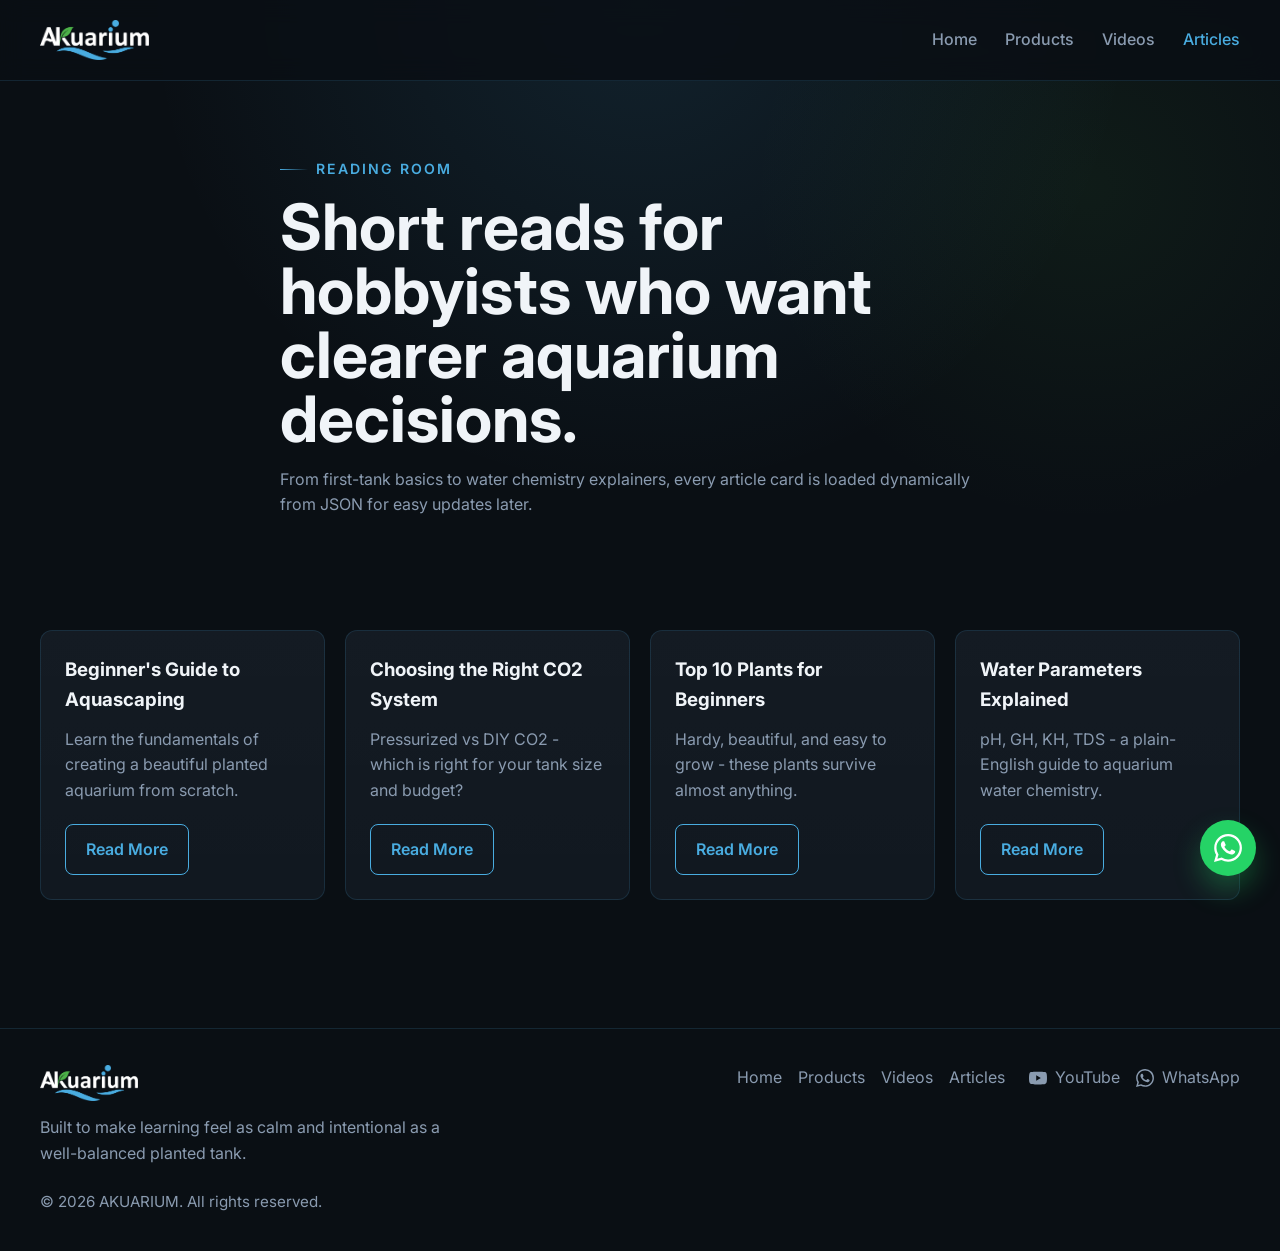
==== articles.html @ ec8b6f4b "Initial commit" ====
<!DOCTYPE html>
<html lang="en">
<head>
  <meta charset="UTF-8">
  <meta name="viewport" content="width=device-width, initial-scale=1.0">
  <meta name="description" content="Read AKUARIUM articles on aquascaping basics, aquarium water parameters, CO2 systems, and beginner-friendly plants.">
  <title>Articles | AKUARIUM</title>
  <link rel="icon" type="image/png" href="assets/logo-square.png">
  <link rel="preconnect" href="https://fonts.googleapis.com">
  <link rel="preconnect" href="https://fonts.gstatic.com" crossorigin>
  <link rel="stylesheet" href="css/style.css">
</head>
<body data-page="articles">
  <header class="site-header">
    <div class="container header-inner">
      <a class="site-logo" href="index.html" aria-label="AKUARIUM Home">
        <img src="assets/logo-rect.png" alt="AKUARIUM logo">
      </a>
      <button class="nav-toggle" type="button" aria-expanded="false" aria-controls="site-nav" aria-label="Open navigation">
        <span></span>
        <span></span>
        <span></span>
      </button>
      <nav class="site-nav" id="site-nav" aria-label="Primary">
        <a href="index.html" data-nav="home">Home</a>
        <a href="products.html" data-nav="products">Products</a>
        <a href="videos.html" data-nav="videos">Videos</a>
        <a href="articles.html" data-nav="articles">Articles</a>
      </nav>
    </div>
  </header>

  <main class="page-main">
    <section class="page-hero">
      <div class="container page-hero-copy">
        <span class="eyebrow">Reading Room</span>
        <h1>Short reads for hobbyists who want clearer aquarium decisions.</h1>
        <p>From first-tank basics to water chemistry explainers, every article card is loaded dynamically from JSON for easy updates later.</p>
      </div>
    </section>

    <section class="section">
      <div class="container">
        <div id="article-grid" class="article-grid">
          <p class="loading-text">Loading...</p>
        </div>
      </div>
    </section>
  </main>

  <footer class="footer">
    <div class="container footer-inner">
      <div class="footer-brand">
        <img src="assets/logo-rect.png" alt="AKUARIUM logo">
        <p>Built to make learning feel as calm and intentional as a well-balanced planted tank.</p>
      </div>
      <div class="footer-links" aria-label="Footer navigation">
        <a href="index.html">Home</a>
        <a href="products.html">Products</a>
        <a href="videos.html">Videos</a>
        <a href="articles.html">Articles</a>
      </div>
      <div class="footer-social" aria-label="Social links">
        <a href="https://www.youtube.com/" target="_blank" rel="noreferrer">
          <svg viewBox="0 0 24 24" width="18" height="18" aria-hidden="true">
            <path fill="currentColor" d="M23.5 6.2a3 3 0 0 0-2.1-2.1C19.5 3.5 12 3.5 12 3.5s-7.5 0-9.4.6A3 3 0 0 0 .5 6.2C0 8.1 0 12 0 12s0 3.9.5 5.8a3 3 0 0 0 2.1 2.1c1.9.6 9.4.6 9.4.6s7.5 0 9.4-.6a3 3 0 0 0 2.1-2.1c.5-1.9.5-5.8.5-5.8s0-3.9-.5-5.8ZM9.6 15.6V8.4l6.2 3.6-6.2 3.6Z"/>
          </svg>
          <span>YouTube</span>
        </a>
        <a href="https://wa.me/919999999999" target="_blank" rel="noreferrer">
          <svg viewBox="0 0 24 24" width="18" height="18" aria-hidden="true">
            <path fill="currentColor" d="M20.52 3.48A11.82 11.82 0 0 0 12.06 0C5.5 0 .18 5.33.18 11.9c0 2.1.55 4.14 1.6 5.94L0 24l6.35-1.66a11.85 11.85 0 0 0 5.7 1.46h.01c6.56 0 11.89-5.33 11.89-11.9 0-3.17-1.23-6.15-3.43-8.42Zm-8.46 18.3h-.01a9.93 9.93 0 0 1-5.05-1.38l-.36-.22-3.77.99 1.01-3.67-.24-.38a9.89 9.89 0 0 1-1.53-5.22c0-5.48 4.47-9.95 9.96-9.95 2.66 0 5.16 1.04 7.03 2.91a9.87 9.87 0 0 1 2.91 7.03c0 5.49-4.47 9.96-9.95 9.96Zm5.46-7.44c-.3-.15-1.78-.88-2.05-.98-.28-.1-.48-.15-.68.15-.2.3-.78.98-.96 1.18-.18.2-.35.22-.65.07-.3-.15-1.27-.47-2.41-1.49-.89-.79-1.5-1.76-1.68-2.06-.18-.3-.02-.46.13-.61.13-.13.3-.35.45-.53.15-.18.2-.3.3-.5.1-.2.05-.38-.03-.53-.08-.15-.68-1.65-.93-2.26-.25-.6-.5-.52-.68-.53h-.58c-.2 0-.53.08-.8.38-.28.3-1.05 1.03-1.05 2.5s1.08 2.88 1.23 3.08c.15.2 2.12 3.25 5.15 4.56.72.31 1.28.5 1.72.64.72.23 1.37.2 1.88.12.58-.09 1.78-.73 2.03-1.43.25-.7.25-1.3.18-1.43-.08-.12-.28-.2-.58-.35Z"/>
          </svg>
          <span>WhatsApp</span>
        </a>
      </div>
      <p class="footer-note">&copy; 2026 AKUARIUM. All rights reserved.</p>
    </div>
  </footer>

  <a href="https://wa.me/919999999999" target="_blank" class="whatsapp-float" aria-label="Chat on WhatsApp" rel="noreferrer">
    <svg viewBox="0 0 24 24" aria-hidden="true">
      <path d="M20.52 3.48A11.82 11.82 0 0 0 12.06 0C5.5 0 .18 5.33.18 11.9c0 2.1.55 4.14 1.6 5.94L0 24l6.35-1.66a11.85 11.85 0 0 0 5.7 1.46h.01c6.56 0 11.89-5.33 11.89-11.9 0-3.17-1.23-6.15-3.43-8.42Zm-8.46 18.3h-.01a9.93 9.93 0 0 1-5.05-1.38l-.36-.22-3.77.99 1.01-3.67-.24-.38a9.89 9.89 0 0 1-1.53-5.22c0-5.48 4.47-9.95 9.96-9.95 2.66 0 5.16 1.04 7.03 2.91a9.87 9.87 0 0 1 2.91 7.03c0 5.49-4.47 9.96-9.95 9.96Zm5.46-7.44c-.3-.15-1.78-.88-2.05-.98-.28-.1-.48-.15-.68.15-.2.3-.78.98-.96 1.18-.18.2-.35.22-.65.07-.3-.15-1.27-.47-2.41-1.49-.89-.79-1.5-1.76-1.68-2.06-.18-.3-.02-.46.13-.61.13-.13.3-.35.45-.53.15-.18.2-.3.3-.5.1-.2.05-.38-.03-.53-.08-.15-.68-1.65-.93-2.26-.25-.6-.5-.52-.68-.53h-.58c-.2 0-.53.08-.8.38-.28.3-1.05 1.03-1.05 2.5s1.08 2.88 1.23 3.08c.15.2 2.12 3.25 5.15 4.56.72.31 1.28.5 1.72.64.72.23 1.37.2 1.88.12.58-.09 1.78-.73 2.03-1.43.25-.7.25-1.3.18-1.43-.08-.12-.28-.2-.58-.35Z"/>
    </svg>
  </a>

  <script>
    (function () {
      const body = document.body;
      const navToggle = document.querySelector('.nav-toggle');
      const siteNav = document.querySelector('.site-nav');
      const activeLink = document.querySelector('[data-nav="' + body.dataset.page + '"]');

      if (activeLink) {
        activeLink.classList.add('active');
      }

      if (navToggle && siteNav) {
        navToggle.addEventListener('click', function () {
          const isOpen = siteNav.classList.toggle('open');
          body.classList.toggle('menu-open', isOpen);
          navToggle.setAttribute('aria-expanded', String(isOpen));
        });

        siteNav.querySelectorAll('a').forEach(function (link) {
          link.addEventListener('click', function () {
            siteNav.classList.remove('open');
            body.classList.remove('menu-open');
            navToggle.setAttribute('aria-expanded', 'false');
          });
        });
      }
    }());
  </script>
  <script src="js/articles.js"></script>
</body>
</html>
---- css/style.css ----
@import url('https://fonts.googleapis.com/css2?family=Inter:wght@400;500;600;700&display=swap');

:root {
  --primary: #49ace0;
  --secondary: #4db249;
  --accent: #1a6b8a;
  --bg-dark: #0a0f14;
  --bg-card: #111820;
  --bg-card-hover: #162030;
  --text-primary: #f0f4f8;
  --text-muted: #8a9bb0;
  --border: rgba(73, 172, 224, 0.15);
  --glow: rgba(73, 172, 224, 0.25);
  --overlay: rgba(5, 15, 25, 0.60);
  --whatsapp: #25d366;
  --font-main: 'Inter', sans-serif;
  --radius: 12px;
  --transition: 0.3s ease;
}

*,
*::before,
*::after {
  box-sizing: border-box;
  margin: 0;
  padding: 0;
}

html {
  scroll-behavior: smooth;
}

body {
  min-height: 100vh;
  background:
    radial-gradient(circle at top, rgba(73, 172, 224, 0.12), transparent 35%),
    radial-gradient(circle at 85% 15%, rgba(77, 178, 73, 0.08), transparent 22%),
    var(--bg-dark);
  color: var(--text-primary);
  font-family: var(--font-main);
  line-height: 1.6;
}

body.menu-open {
  overflow: hidden;
}

a {
  color: inherit;
  text-decoration: none;
}

img {
  display: block;
  max-width: 100%;
}

button,
input,
textarea,
select {
  font: inherit;
}

button {
  border: 0;
  background: transparent;
  cursor: pointer;
}

main {
  display: block;
}

.container {
  width: min(1200px, calc(100% - 40px));
  margin: 0 auto;
}

.section {
  padding: 48px 0;
}

.section-heading {
  display: flex;
  align-items: end;
  justify-content: space-between;
  gap: 20px;
  margin-bottom: 28px;
}

.section-heading h2 {
  font-size: clamp(1.9rem, 4vw, 2.7rem);
  line-height: 1.1;
}

.section-heading p {
  max-width: 520px;
  color: var(--text-muted);
}

.eyebrow {
  display: inline-flex;
  align-items: center;
  gap: 8px;
  margin-bottom: 14px;
  color: var(--primary);
  font-size: 0.88rem;
  font-weight: 600;
  letter-spacing: 0.14em;
  text-transform: uppercase;
}

.eyebrow::before {
  content: '';
  width: 28px;
  height: 1px;
  background: linear-gradient(90deg, var(--primary), transparent);
}

.site-header {
  position: fixed;
  top: 0;
  left: 0;
  width: 100%;
  z-index: 1000;
  background: rgba(10, 15, 20, 0.85);
  backdrop-filter: blur(12px);
  border-bottom: 1px solid var(--border);
}

.header-inner {
  display: flex;
  align-items: center;
  justify-content: space-between;
  min-height: 80px;
  gap: 20px;
}

.site-logo {
  display: inline-flex;
  align-items: center;
}

.site-logo img {
  height: 40px;
  width: auto;
}

.nav-toggle {
  display: inline-flex;
  flex-direction: column;
  justify-content: center;
  gap: 5px;
  width: 44px;
  height: 44px;
  border: 1px solid var(--border);
  border-radius: 10px;
  color: var(--text-primary);
}

.nav-toggle span {
  width: 18px;
  height: 2px;
  margin: 0 auto;
  background: currentColor;
  border-radius: 999px;
  transition: transform var(--transition), opacity var(--transition);
}

.nav-toggle[aria-expanded='true'] span:nth-child(1) {
  transform: translateY(7px) rotate(45deg);
}

.nav-toggle[aria-expanded='true'] span:nth-child(2) {
  opacity: 0;
}

.nav-toggle[aria-expanded='true'] span:nth-child(3) {
  transform: translateY(-7px) rotate(-45deg);
}

.site-nav {
  position: absolute;
  top: calc(100% + 1px);
  left: 0;
  width: 100%;
  display: grid;
  gap: 8px;
  padding: 16px 20px 20px;
  background: rgba(10, 15, 20, 0.96);
  border-bottom: 1px solid var(--border);
  transform: translateY(-10px);
  opacity: 0;
  pointer-events: none;
  transition: opacity var(--transition), transform var(--transition);
}

.site-nav.open {
  transform: translateY(0);
  opacity: 1;
  pointer-events: auto;
}

.site-nav a {
  color: var(--text-muted);
  font-weight: 500;
  transition: color var(--transition);
}

.site-nav a:hover,
.site-nav a.active {
  color: var(--primary);
}

.page-main {
  padding-top: 80px;
}

.hero {
  position: relative;
  min-height: 100vh;
  display: flex;
  align-items: center;
  overflow: hidden;
}

.hero-video {
  position: absolute;
  inset: 0;
  width: 100%;
  height: 100%;
  object-fit: cover;
}

.hero-overlay {
  position: absolute;
  inset: 0;
  background:
    linear-gradient(180deg, rgba(5, 15, 25, 0.72), var(--overlay)),
    radial-gradient(circle at center, rgba(73, 172, 224, 0.08), transparent 45%);
}

.hero-content {
  position: relative;
  z-index: 1;
  width: 100%;
  text-align: center;
}

.hero-panel {
  max-width: 760px;
  margin: 0 auto;
  padding: 20px 0;
  animation: fadeInUp 0.9s ease both;
}

.hero-logo-wrap {
  display: flex;
  justify-content: center;
  margin: 10px auto 0;
}

.hero-logo-animated {
  width: min(92vw, 760px);
  height: auto;
  filter: drop-shadow(0 20px 40px rgba(73, 172, 224, 0.18));
}

.hero p {
  max-width: 620px;
  margin: 20px auto 0;
  color: var(--text-muted);
  font-size: clamp(1rem, 2.5vw, 1.2rem);
}

.hero-actions {
  display: flex;
  flex-wrap: wrap;
  justify-content: center;
  gap: 14px;
  margin-top: 32px;
}

.btn-primary,
.btn-secondary,
.btn-whatsapp {
  display: inline-flex;
  align-items: center;
  justify-content: center;
  gap: 10px;
  min-height: 46px;
  padding: 12px 20px;
  border-radius: 8px;
  font-weight: 600;
  transition:
    transform var(--transition),
    box-shadow var(--transition),
    filter var(--transition),
    background var(--transition),
    color var(--transition),
    border-color var(--transition);
}

.btn-primary {
  background: var(--primary);
  color: var(--text-primary);
  box-shadow: 0 10px 30px rgba(73, 172, 224, 0.22);
}

.btn-secondary {
  border: 1px solid var(--primary);
  color: var(--primary);
  background: transparent;
}

.btn-whatsapp {
  background: rgba(37, 211, 102, 0.12);
  border: 1px solid rgba(37, 211, 102, 0.25);
  color: #7ce3a3;
}

.btn-primary:hover,
.btn-secondary:hover,
.btn-whatsapp:hover {
  filter: brightness(1.15);
  transform: translateY(-2px);
  box-shadow: 0 12px 30px var(--glow);
}

.feature-surface,
.content-panel,
.filter-bar,
.article-card,
.product-card,
.video-card,
.detail-card,
.thumbnail-button,
.empty-state {
  background: linear-gradient(180deg, rgba(255, 255, 255, 0.01), rgba(255, 255, 255, 0)), var(--bg-card);
  border: 1px solid var(--border);
  border-radius: var(--radius);
}

.feature-surface {
  padding: 24px;
}

.content-panel {
  padding: 24px;
}

.loading-text,
.empty-state {
  padding: 26px 20px;
  text-align: center;
  color: var(--text-muted);
}

.product-grid {
  display: grid;
  grid-template-columns: repeat(2, minmax(0, 1fr));
  gap: 18px;
}

.product-card {
  position: relative;
  overflow: hidden;
  cursor: pointer;
  transition:
    transform var(--transition),
    box-shadow var(--transition),
    border-color var(--transition),
    background var(--transition);
}

.product-card:hover {
  transform: scale(1.03);
  background: var(--bg-card-hover);
  box-shadow: 0 16px 36px var(--glow);
  border-color: rgba(73, 172, 224, 0.28);
}

.product-card-image {
  aspect-ratio: 4 / 3;
  overflow: hidden;
  background: linear-gradient(135deg, rgba(73, 172, 224, 0.16), rgba(26, 107, 138, 0.05));
}

.product-card-image img {
  width: 100%;
  height: 100%;
  object-fit: cover;
  transition: transform var(--transition);
}

.product-card:hover .product-card-image img {
  transform: scale(1.05);
}

.product-card-body {
  display: grid;
  gap: 12px;
  padding: 18px;
}

.product-meta {
  display: flex;
  align-items: flex-start;
  justify-content: space-between;
  gap: 12px;
}

.product-meta h3 {
  font-size: 1.02rem;
}

.product-price {
  color: var(--secondary);
  font-weight: 700;
  white-space: nowrap;
}

.product-description {
  color: var(--text-muted);
  font-size: 0.95rem;
}

.product-card .card-actions {
  display: flex;
  justify-content: space-between;
  align-items: center;
  gap: 10px;
}

.product-category {
  color: var(--primary);
  font-size: 0.8rem;
  font-weight: 600;
  letter-spacing: 0.08em;
  text-transform: uppercase;
}

.filter-bar {
  display: flex;
  flex-wrap: wrap;
  gap: 12px;
  padding: 14px;
  margin-bottom: 24px;
}

.filter-button {
  padding: 10px 16px;
  border: 1px solid var(--border);
  border-radius: 999px;
  color: var(--text-muted);
  transition: all var(--transition);
}

.filter-button:hover,
.filter-button.active {
  border-color: rgba(73, 172, 224, 0.4);
  background: rgba(73, 172, 224, 0.12);
  color: var(--primary);
}

.detail-layout {
  display: grid;
  gap: 24px;
}

.detail-gallery {
  display: grid;
  gap: 16px;
}

.detail-main-image {
  position: relative;
  overflow: hidden;
  border-radius: var(--radius);
  border: 1px solid var(--border);
  background: rgba(73, 172, 224, 0.07);
}

.detail-main-image img {
  width: 100%;
  aspect-ratio: 4 / 3;
  object-fit: cover;
}

.detail-swipe-hint {
  position: absolute;
  right: 14px;
  bottom: 14px;
  padding: 6px 10px;
  border-radius: 999px;
  background: rgba(10, 15, 20, 0.72);
  color: var(--text-muted);
  font-size: 0.78rem;
}

.thumbnail-row {
  display: grid;
  grid-template-columns: repeat(auto-fit, minmax(76px, 1fr));
  gap: 12px;
}

.thumbnail-button {
  overflow: hidden;
  padding: 0;
  transition: border-color var(--transition), transform var(--transition);
}

.thumbnail-button img {
  width: 100%;
  aspect-ratio: 1 / 1;
  object-fit: cover;
}

.thumbnail-button.active,
.thumbnail-button:hover {
  border-color: rgba(73, 172, 224, 0.45);
  transform: translateY(-2px);
}

.detail-card {
  padding: 24px;
}

.detail-card .product-price {
  display: inline-flex;
  margin: 14px 0;
  font-size: 1.6rem;
}

.detail-card p {
  color: var(--text-muted);
}

.detail-actions {
  display: flex;
  flex-wrap: wrap;
  gap: 14px;
  margin-top: 24px;
}

.video-grid {
  display: grid;
  gap: 20px;
}

.video-card {
  overflow: hidden;
}

.video-card iframe {
  width: 100%;
  aspect-ratio: 16 / 9;
  border: 0;
  border-radius: var(--radius);
}

.video-card-body {
  padding: 16px 4px 4px;
}

.video-card h3 {
  font-size: 1rem;
}

.article-grid {
  display: grid;
  gap: 20px;
}

.article-card {
  padding: 24px;
  transition:
    transform var(--transition),
    box-shadow var(--transition),
    background var(--transition);
}

.article-card:hover {
  transform: translateY(-4px);
  background: var(--bg-card-hover);
  box-shadow: 0 14px 28px rgba(0, 0, 0, 0.18);
}

.article-card p {
  margin: 12px 0 20px;
  color: var(--text-muted);
}

.page-hero {
  padding: 48px 0 24px;
}

.page-hero-copy {
  max-width: 720px;
}

.page-hero h1 {
  font-size: clamp(2.4rem, 6vw, 4rem);
  line-height: 1;
}

.page-hero p {
  margin-top: 16px;
  color: var(--text-muted);
}

.footer {
  margin-top: 48px;
  padding: 36px 0;
  border-top: 1px solid var(--border);
}

.footer-inner {
  display: grid;
  gap: 24px;
}

.footer-brand img {
  height: 36px;
  width: auto;
}

.footer-brand p {
  max-width: 420px;
  margin-top: 14px;
  color: var(--text-muted);
}

.footer-links,
.footer-social {
  display: flex;
  flex-wrap: wrap;
  gap: 16px;
}

.footer-links a,
.footer-social a {
  color: var(--text-muted);
  transition: color var(--transition);
}

.footer-links a:hover,
.footer-social a:hover {
  color: var(--primary);
}

.footer-social a {
  display: inline-flex;
  align-items: center;
  gap: 8px;
}

.footer-note {
  color: var(--text-muted);
  font-size: 0.95rem;
}

.whatsapp-float {
  position: fixed;
  right: 24px;
  bottom: 24px;
  z-index: 999;
  display: inline-flex;
  align-items: center;
  justify-content: center;
  width: 56px;
  height: 56px;
  border-radius: 50%;
  background: var(--whatsapp);
  color: #fff;
  box-shadow: 0 14px 28px rgba(37, 211, 102, 0.3);
  transition: transform var(--transition), box-shadow var(--transition), filter var(--transition);
}

.whatsapp-float:hover {
  transform: scale(1.1);
  filter: brightness(1.08);
  box-shadow: 0 16px 32px rgba(37, 211, 102, 0.35);
}

.whatsapp-float svg {
  width: 28px;
  height: 28px;
  fill: currentColor;
}

.fade-in {
  animation: fadeInUp 0.7s ease both;
}

@keyframes fadeInUp {
  from {
    opacity: 0;
    transform: translateY(24px);
  }

  to {
    opacity: 1;
    transform: translateY(0);
  }
}

@media (min-width: 480px) {
  .article-grid,
  .video-grid {
    grid-template-columns: repeat(2, minmax(0, 1fr));
  }
}

@media (min-width: 768px) {
  .section {
    padding: 80px 0;
  }

  .page-hero {
    padding: 72px 0 32px;
  }

  .nav-toggle {
    display: none;
  }

  .site-nav {
    position: static;
    width: auto;
    display: flex;
    align-items: center;
    gap: 28px;
    padding: 0;
    background: transparent;
    border-bottom: 0;
    transform: none;
    opacity: 1;
    pointer-events: auto;
  }

  .detail-layout {
    grid-template-columns: minmax(0, 1.15fr) minmax(300px, 0.85fr);
    align-items: start;
  }

  .product-grid {
    grid-template-columns: repeat(3, minmax(0, 1fr));
  }

  .video-grid {
    grid-template-columns: repeat(3, minmax(0, 1fr));
  }

  .article-grid {
    grid-template-columns: repeat(2, minmax(0, 1fr));
  }

  .footer-inner {
    grid-template-columns: 1.2fr auto auto;
    align-items: start;
  }
}

@media (min-width: 1024px) {
  .product-grid {
    grid-template-columns: repeat(4, minmax(0, 1fr));
  }

  .article-grid {
    grid-template-columns: repeat(4, minmax(0, 1fr));
  }
}
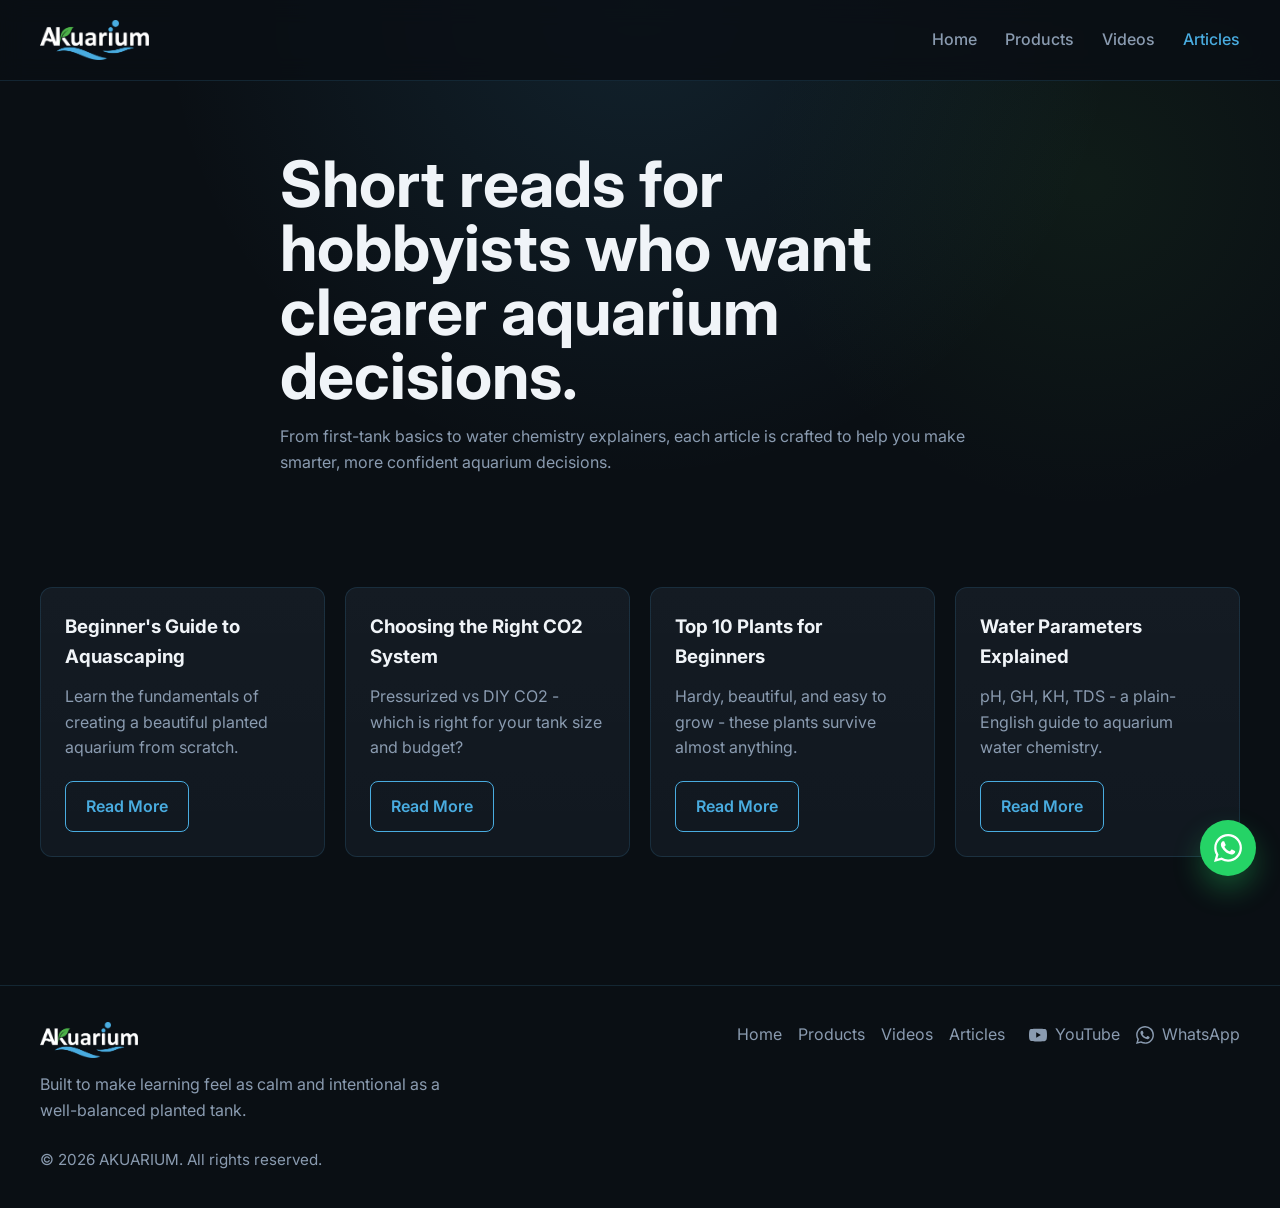
==== commit 5dc527de: "asd" ====
--- a/articles.html
+++ b/articles.html
@@ -33,9 +33,9 @@
   <main class="page-main">
     <section class="page-hero">
       <div class="container page-hero-copy">
-        <span class="eyebrow">Reading Room</span>
+        <!-- <span class="eyebrow">Reading Room</span> -->
         <h1>Short reads for hobbyists who want clearer aquarium decisions.</h1>
-        <p>From first-tank basics to water chemistry explainers, every article card is loaded dynamically from JSON for easy updates later.</p>
+        <p>From first-tank basics to water chemistry explainers, each article is crafted to help you make smarter, more confident aquarium decisions.</p>
       </div>
     </section>
 
@@ -67,7 +67,7 @@
           </svg>
           <span>YouTube</span>
         </a>
-        <a href="https://wa.me/919999999999" target="_blank" rel="noreferrer">
+        <a href="https://wa.me/919304166649" target="_blank" rel="noreferrer">
           <svg viewBox="0 0 24 24" width="18" height="18" aria-hidden="true">
             <path fill="currentColor" d="M20.52 3.48A11.82 11.82 0 0 0 12.06 0C5.5 0 .18 5.33.18 11.9c0 2.1.55 4.14 1.6 5.94L0 24l6.35-1.66a11.85 11.85 0 0 0 5.7 1.46h.01c6.56 0 11.89-5.33 11.89-11.9 0-3.17-1.23-6.15-3.43-8.42Zm-8.46 18.3h-.01a9.93 9.93 0 0 1-5.05-1.38l-.36-.22-3.77.99 1.01-3.67-.24-.38a9.89 9.89 0 0 1-1.53-5.22c0-5.48 4.47-9.95 9.96-9.95 2.66 0 5.16 1.04 7.03 2.91a9.87 9.87 0 0 1 2.91 7.03c0 5.49-4.47 9.96-9.95 9.96Zm5.46-7.44c-.3-.15-1.78-.88-2.05-.98-.28-.1-.48-.15-.68.15-.2.3-.78.98-.96 1.18-.18.2-.35.22-.65.07-.3-.15-1.27-.47-2.41-1.49-.89-.79-1.5-1.76-1.68-2.06-.18-.3-.02-.46.13-.61.13-.13.3-.35.45-.53.15-.18.2-.3.3-.5.1-.2.05-.38-.03-.53-.08-.15-.68-1.65-.93-2.26-.25-.6-.5-.52-.68-.53h-.58c-.2 0-.53.08-.8.38-.28.3-1.05 1.03-1.05 2.5s1.08 2.88 1.23 3.08c.15.2 2.12 3.25 5.15 4.56.72.31 1.28.5 1.72.64.72.23 1.37.2 1.88.12.58-.09 1.78-.73 2.03-1.43.25-.7.25-1.3.18-1.43-.08-.12-.28-.2-.58-.35Z"/>
           </svg>
@@ -78,7 +78,7 @@
     </div>
   </footer>
 
-  <a href="https://wa.me/919999999999" target="_blank" class="whatsapp-float" aria-label="Chat on WhatsApp" rel="noreferrer">
+  <a href="https://wa.me/919304166649" target="_blank" class="whatsapp-float" aria-label="Chat on WhatsApp" rel="noreferrer">
     <svg viewBox="0 0 24 24" aria-hidden="true">
       <path d="M20.52 3.48A11.82 11.82 0 0 0 12.06 0C5.5 0 .18 5.33.18 11.9c0 2.1.55 4.14 1.6 5.94L0 24l6.35-1.66a11.85 11.85 0 0 0 5.7 1.46h.01c6.56 0 11.89-5.33 11.89-11.9 0-3.17-1.23-6.15-3.43-8.42Zm-8.46 18.3h-.01a9.93 9.93 0 0 1-5.05-1.38l-.36-.22-3.77.99 1.01-3.67-.24-.38a9.89 9.89 0 0 1-1.53-5.22c0-5.48 4.47-9.95 9.96-9.95 2.66 0 5.16 1.04 7.03 2.91a9.87 9.87 0 0 1 2.91 7.03c0 5.49-4.47 9.96-9.95 9.96Zm5.46-7.44c-.3-.15-1.78-.88-2.05-.98-.28-.1-.48-.15-.68.15-.2.3-.78.98-.96 1.18-.18.2-.35.22-.65.07-.3-.15-1.27-.47-2.41-1.49-.89-.79-1.5-1.76-1.68-2.06-.18-.3-.02-.46.13-.61.13-.13.3-.35.45-.53.15-.18.2-.3.3-.5.1-.2.05-.38-.03-.53-.08-.15-.68-1.65-.93-2.26-.25-.6-.5-.52-.68-.53h-.58c-.2 0-.53.08-.8.38-.28.3-1.05 1.03-1.05 2.5s1.08 2.88 1.23 3.08c.15.2 2.12 3.25 5.15 4.56.72.31 1.28.5 1.72.64.72.23 1.37.2 1.88.12.58-.09 1.78-.73 2.03-1.43.25-.7.25-1.3.18-1.43-.08-.12-.28-.2-.58-.35Z"/>
     </svg>
--- a/css/style.css
+++ b/css/style.css
@@ -248,6 +248,19 @@
   text-align: center;
 }
 
+.hero-panel > p,
+.hero-actions {
+  opacity: 0;
+  transform: translateY(20px);
+  transition: opacity 0.6s ease, transform 0.6s ease;
+}
+
+.hero-panel > p.content-visible,
+.hero-actions.content-visible {
+  opacity: 1;
+  transform: translateY(0);
+}
+
 .hero-panel {
   max-width: 760px;
   margin: 0 auto;
@@ -265,6 +278,12 @@
   width: min(92vw, 760px);
   height: auto;
   filter: drop-shadow(0 20px 40px rgba(73, 172, 224, 0.18));
+  opacity: 0;
+  transition: opacity 0.8s ease;
+
+}
+.hero-logo-animated.is-visible {
+  opacity: 1;
 }
 
 .hero p {
@@ -410,6 +429,10 @@
   justify-content: space-between;
   gap: 12px;
 }
+.product-meta > div {
+  min-width: 0;         
+  flex: 1;
+}
 
 .product-meta h3 {
   font-size: 1.02rem;
@@ -419,6 +442,7 @@
   color: var(--secondary);
   font-weight: 700;
   white-space: nowrap;
+  flex-shrink: 0;        
 }
 
 .product-description {
@@ -431,6 +455,7 @@
   justify-content: space-between;
   align-items: center;
   gap: 10px;
+  flex-wrap: wrap;       
 }
 
 .product-category {
@@ -707,6 +732,7 @@
 }
 
 @media (min-width: 480px) {
+
   .article-grid,
   .video-grid {
     grid-template-columns: repeat(2, minmax(0, 1fr));
@@ -772,3 +798,22 @@
     grid-template-columns: repeat(4, minmax(0, 1fr));
   }
 }
+
+@media (max-width: 479px) {
+
+  /* single column — cards get full width instead of ~98px content area */
+  .product-grid {
+    grid-template-columns: 1fr;
+  }
+
+  /* stack label above button, button stretches full width */
+  .product-card .card-actions {
+    flex-direction: column;
+    align-items: stretch;
+  }
+
+  .product-card .card-actions .btn-whatsapp {
+    justify-content: center;
+    width: 100%;
+  }
+}
